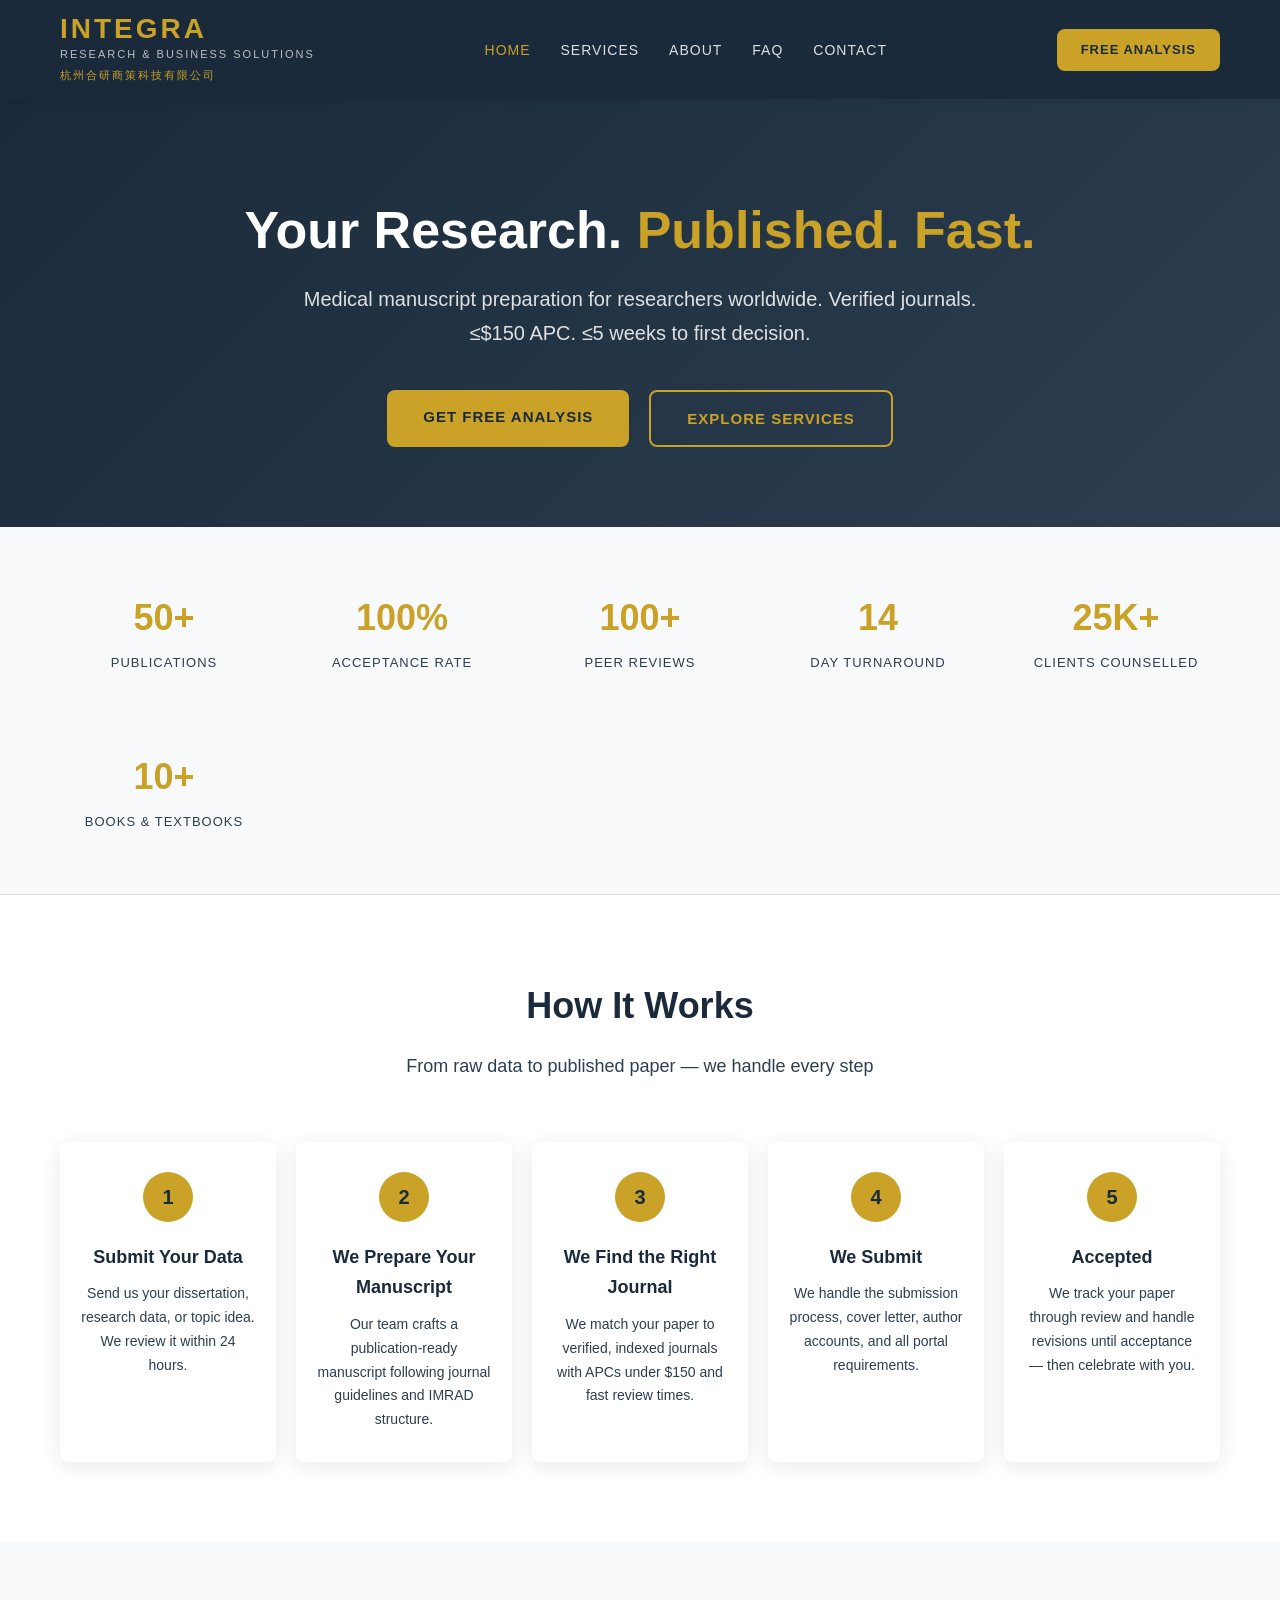
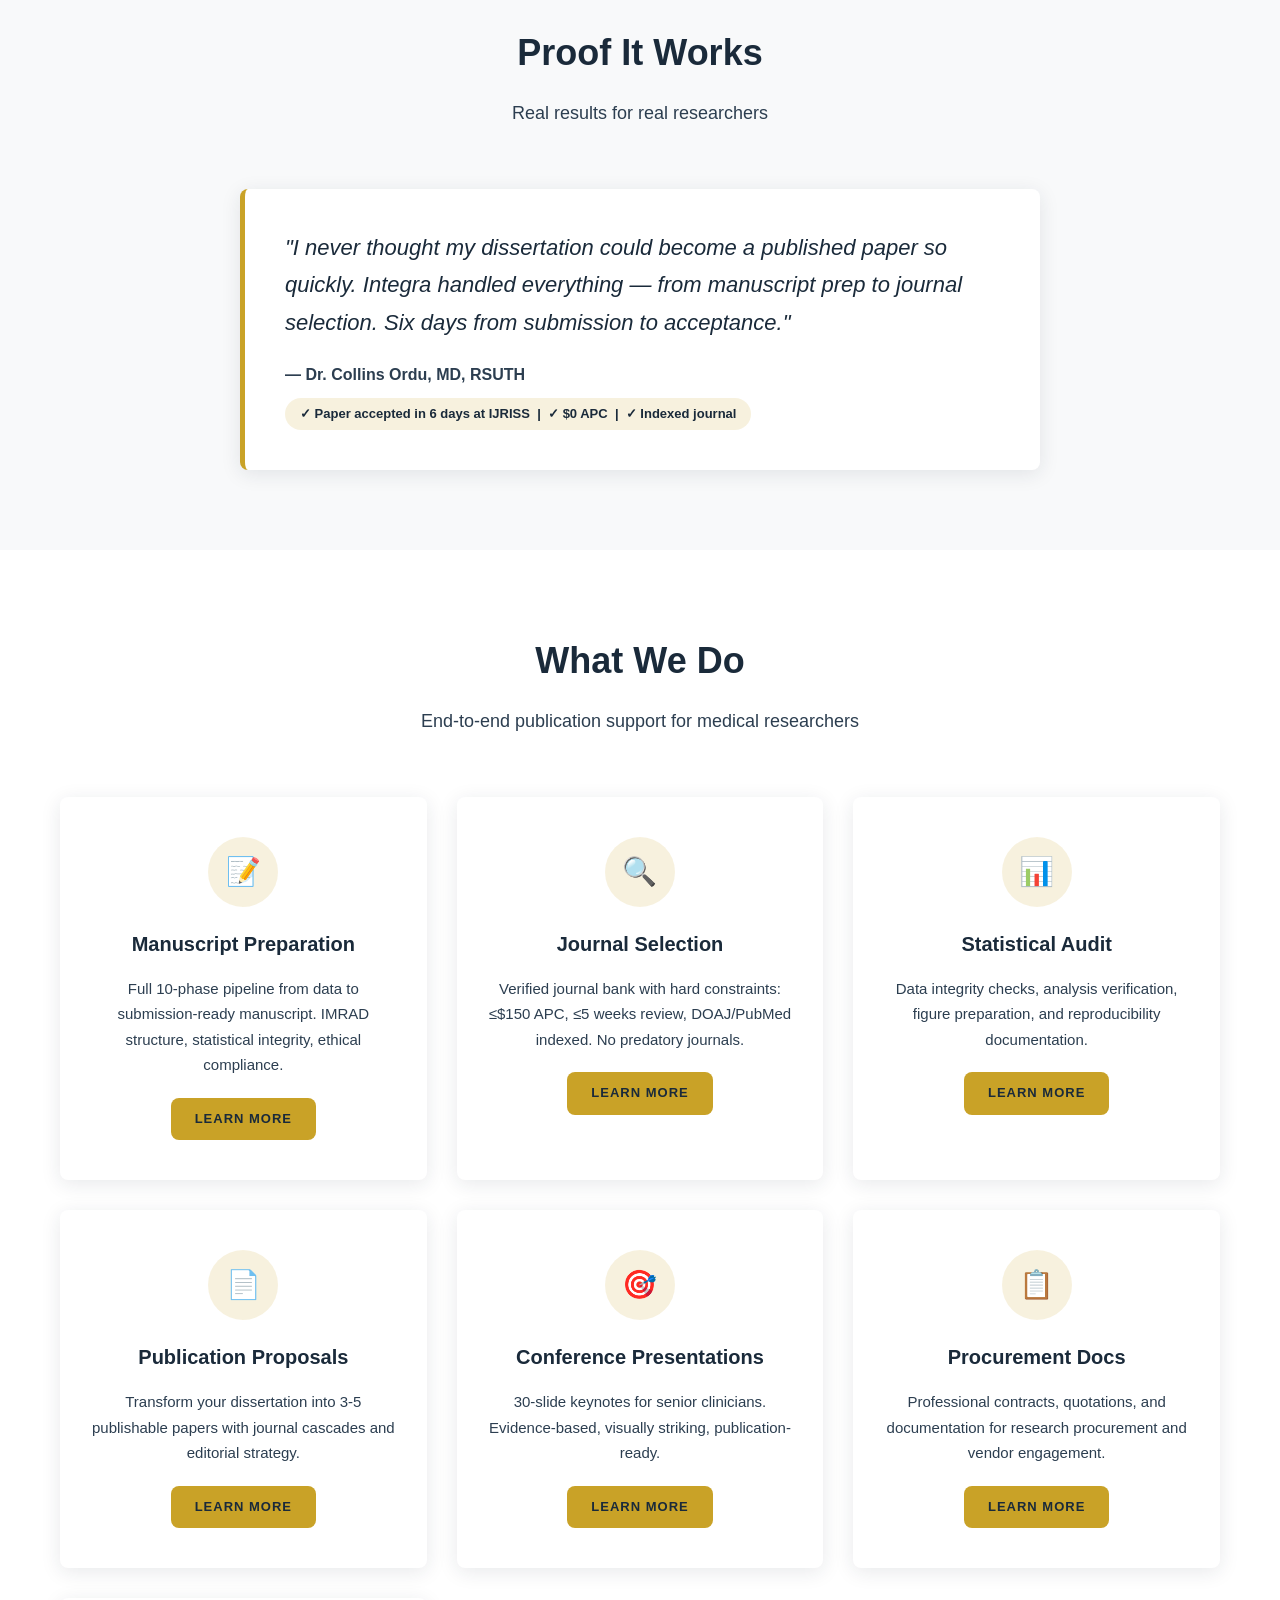
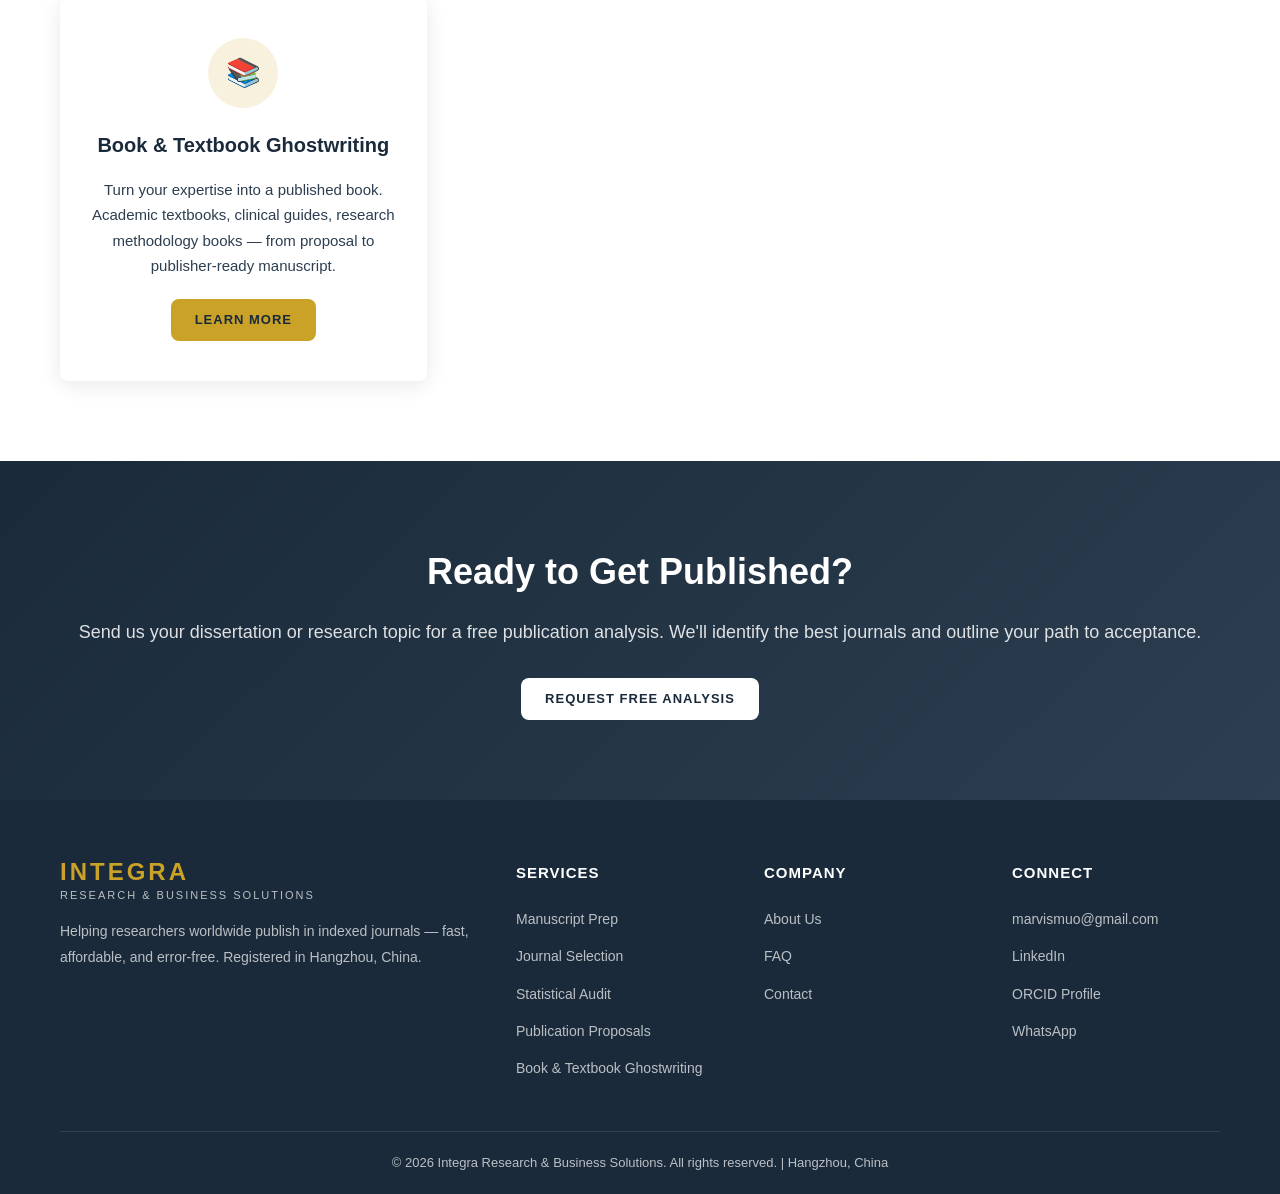
==== index.html @ ac19a9a8 "Fix mobile menu, contact form, add Nigerian address, LinkedIn company link" ====
<!DOCTYPE html>
<html lang="en">
<head>
    <meta charset="UTF-8">
    <meta name="viewport" content="width=device-width, initial-scale=1.0">
    <meta name="description" content="Integra Research & Business Solutions - Medical manuscript preparation for researchers worldwide. Verified journals, ≤$150 APC, ≤5 weeks to first decision. 100% acceptance rate.">
    <meta name="keywords" content="medical manuscript services, publication support, journal submission help, academic publishing, medical research writing service">
    <title>Integra Research & Business Solutions | Medical Manuscript Preparation</title>
    <link rel="stylesheet" href="style.css">
</head>
<body>

<!-- Header -->
<header>
    <div class="container">
        <a href="index.html" class="logo">
            <span class="logo-main">INTEGRA</span>
            <span class="logo-sub">Research & Business Solutions</span>
            <span class="logo-sub" style="font-size: 11px; color: var(--accent); margin-top: 2px;">杭州合研商策科技有限公司</span>
        </a>
        <nav>
            <ul>
                <li><a href="index.html" class="active">Home</a></li>
                <li><a href="services.html">Services</a></li>
                <li><a href="about.html">About</a></li>
                <li><a href="faq.html">FAQ</a></li>
                <li><a href="contact.html">Contact</a></li>
            </ul>
        </nav>
        <a href="contact.html" class="cta-btn">Free Analysis</a>
        <div class="mobile-menu">☰</div>
    </div>
</header>

<!-- Hero -->
<section class="hero">
    <div class="container">
        <h1>Your Research. <span>Published. Fast.</span></h1>
        <p class="hero-sub">Medical manuscript preparation for researchers worldwide. Verified journals. ≤$150 APC. ≤5 weeks to first decision.</p>
        <div class="hero-cta">
            <a href="contact.html" class="cta-btn">Get Free Analysis</a>
            <a href="services.html" class="cta-btn cta-btn-outline">Explore Services</a>
        </div>
    </div>
</section>

<!-- Trust Bar -->
<section class="trust-bar">
    <div class="container">
        <div class="trust-grid">
            <div class="trust-item">
                <span class="number">50+</span>
                <span class="label">Publications</span>
            </div>
            <div class="trust-item">
                <span class="number">100%</span>
                <span class="label">Acceptance Rate</span>
            </div>
            <div class="trust-item">
                <span class="number">100+</span>
                <span class="label">Peer Reviews</span>
            </div>
            <div class="trust-item">
                <span class="number">14</span>
                <span class="label">Day Turnaround</span>
            </div>
            <div class="trust-item">
                <span class="number">25K+</span>
                <span class="label">Clients counselled</span>
            </div>
            <div class="trust-item">
                <span class="number">10+</span>
                <span class="label">Books & Textbooks</span>
            </div>
        </div>
    </div>
</section>

<!-- How It Works -->
<section class="section">
    <div class="container">
        <div class="section-title">
            <h2>How It Works</h2>
            <p>From raw data to published paper — we handle every step</p>
        </div>
        <div class="steps">
            <div class="step">
                <div class="step-num">1</div>
                <h3>Submit Your Data</h3>
                <p>Send us your dissertation, research data, or topic idea. We review it within 24 hours.</p>
            </div>
            <div class="step">
                <div class="step-num">2</div>
                <h3>We Prepare Your Manuscript</h3>
                <p>Our team crafts a publication-ready manuscript following journal guidelines and IMRAD structure.</p>
            </div>
            <div class="step">
                <div class="step-num">3</div>
                <h3>We Find the Right Journal</h3>
                <p>We match your paper to verified, indexed journals with APCs under $150 and fast review times.</p>
            </div>
            <div class="step">
                <div class="step-num">4</div>
                <h3>We Submit</h3>
                <p>We handle the submission process, cover letter, author accounts, and all portal requirements.</p>
            </div>
            <div class="step">
                <div class="step-num">5</div>
                <h3>Accepted</h3>
                <p>We track your paper through review and handle revisions until acceptance — then celebrate with you.</p>
            </div>
        </div>
    </div>
</section>

<!-- Proof Section -->
<section class="section section-alt">
    <div class="container">
        <div class="section-title">
            <h2>Proof It Works</h2>
            <p>Real results for real researchers</p>
        </div>
        <div class="proof-box">
            <p class="proof-quote">"I never thought my dissertation could become a published paper so quickly. Integra handled everything — from manuscript prep to journal selection. Six days from submission to acceptance."</p>
            <p class="proof-author">— Dr. Collins Ordu, MD, RSUTH</p>
            <span class="proof-result">✓ Paper accepted in 6 days at IJRISS &nbsp;|&nbsp; ✓ $0 APC &nbsp;|&nbsp; ✓ Indexed journal</span>
        </div>
    </div>
</section>

<!-- Services Preview -->
<section class="section">
    <div class="container">
        <div class="section-title">
            <h2>What We Do</h2>
            <p>End-to-end publication support for medical researchers</p>
        </div>
        <div class="services-grid">
            <div class="service-card">
                <div class="service-icon">📝</div>
                <h3>Manuscript Preparation</h3>
                <p>Full 10-phase pipeline from data to submission-ready manuscript. IMRAD structure, statistical integrity, ethical compliance.</p>
                <a href="services.html#manuscript" class="cta-btn">Learn More</a>
            </div>
            <div class="service-card">
                <div class="service-icon">🔍</div>
                <h3>Journal Selection</h3>
                <p>Verified journal bank with hard constraints: ≤$150 APC, ≤5 weeks review, DOAJ/PubMed indexed. No predatory journals.</p>
                <a href="services.html#journal" class="cta-btn">Learn More</a>
            </div>
            <div class="service-card">
                <div class="service-icon">📊</div>
                <h3>Statistical Audit</h3>
                <p>Data integrity checks, analysis verification, figure preparation, and reproducibility documentation.</p>
                <a href="services.html#stats" class="cta-btn">Learn More</a>
            </div>
            <div class="service-card">
                <div class="service-icon">📄</div>
                <h3>Publication Proposals</h3>
                <p>Transform your dissertation into 3-5 publishable papers with journal cascades and editorial strategy.</p>
                <a href="services.html#proposal" class="cta-btn">Learn More</a>
            </div>
            <div class="service-card">
                <div class="service-icon">🎯</div>
                <h3>Conference Presentations</h3>
                <p>30-slide keynotes for senior clinicians. Evidence-based, visually striking, publication-ready.</p>
                <a href="services.html#conference" class="cta-btn">Learn More</a>
            </div>
            <div class="service-card">
                <div class="service-icon">📋</div>
                <h3>Procurement Docs</h3>
                <p>Professional contracts, quotations, and documentation for research procurement and vendor engagement.</p>
                <a href="services.html#procurement" class="cta-btn">Learn More</a>
            </div>
            <div class="service-card">
                <div class="service-icon">📚</div>
                <h3>Book & Textbook Ghostwriting</h3>
                <p>Turn your expertise into a published book. Academic textbooks, clinical guides, research methodology books — from proposal to publisher-ready manuscript.</p>
                <a href="services.html#books" class="cta-btn">Learn More</a>
            </div>
        </div>
    </div>
</section>

<!-- CTA Section -->
<section class="cta-section">
    <div class="container">
        <h2>Ready to Get Published?</h2>
        <p>Send us your dissertation or research topic for a free publication analysis. We'll identify the best journals and outline your path to acceptance.</p>
        <a href="contact.html" class="cta-btn" style="background: var(--white); color: var(--primary);">Request Free Analysis</a>
    </div>
</section>

<!-- Footer -->
<footer>
    <div class="container">
        <div class="footer-grid">
            <div class="footer-brand">
                <div class="logo">
                    <span class="logo-main">INTEGRA</span>
                    <span class="logo-sub">Research & Business Solutions</span>
                </div>
                <p>Helping researchers worldwide publish in indexed journals — fast, affordable, and error-free. Registered in Hangzhou, China.</p>
            </div>
            <div class="footer-links">
                <h4>Services</h4>
                <ul>
                    <li><a href="services.html#manuscript">Manuscript Prep</a></li>
                    <li><a href="services.html#journal">Journal Selection</a></li>
                    <li><a href="services.html#stats">Statistical Audit</a></li>
                    <li><a href="services.html#proposal">Publication Proposals</a></li>
                    <li><a href="services.html#books">Book & Textbook Ghostwriting</a></li>
                </ul>
            </div>
            <div class="footer-links">
                <h4>Company</h4>
                <ul>
                    <li><a href="about.html">About Us</a></li>
                    <li><a href="faq.html">FAQ</a></li>
                    <li><a href="contact.html">Contact</a></li>
                </ul>
            </div>
            <div class="footer-links">
                <h4>Connect</h4>
                <ul>
                    <li><a href="mailto:marvismuo@gmail.com">marvismuo@gmail.com</a></li>
                    <li><a href="https://www.linkedin.com/in/marvismuo/" target="_blank">LinkedIn</a></li>
                    <li><a href="https://orcid.org/0000-0003-0295-0504" target="_blank">ORCID Profile</a></li>
                    <li><a href="contact.html">WhatsApp</a></li>
                </ul>
            </div>
        </div>
        <div class="footer-bottom">
            <p>© 2026 Integra Research & Business Solutions. All rights reserved. | Hangzhou, China</p>
        </div>
    </div>
</footer>

</body>
</html>
---- style.css ----
/* ========================================
   Integra Research & Business Solutions
   Main Stylesheet
   Primary: #1a2a3a (Deep Navy)
   Accent: #c9a227 (Gold)
   Secondary: #2c3e50 (Dark Slate)
   Body: #333333 (Dark Charcoal)
   Background: #ffffff
   ======================================== */

:root {
    --primary: #1a2a3a;
    --accent: #c9a227;
    --secondary: #2c3e50;
    --body: #333333;
    --light: #f8f9fa;
    --white: #ffffff;
    --border: #e0e0e0;
    --transition: 0.3s ease;
    --shadow: 0 4px 20px rgba(26, 42, 58, 0.1);
    --radius: 8px;
}

* { margin: 0; padding: 0; box-sizing: border-box; }

body {
    font-family: 'Segoe UI', Tahoma, Geneva, Verdana, sans-serif;
    color: var(--body);
    line-height: 1.7;
    background: var(--white);
}

a { text-decoration: none; color: inherit; transition: var(--transition); }
img { max-width: 100%; height: auto; }

.container {
    max-width: 1200px;
    margin: 0 auto;
    padding: 0 20px;
}

/* ===== Header ===== */
header {
    background: var(--primary);
    position: sticky;
    top: 0;
    z-index: 1000;
    box-shadow: 0 2px 10px rgba(0,0,0,0.1);
}

header .container {
    display: flex;
    align-items: center;
    justify-content: space-between;
    padding: 15px 20px;
}

.logo {
    display: flex;
    flex-direction: column;
}

.logo-main {
    font-size: 28px;
    font-weight: 700;
    color: var(--accent);
    letter-spacing: 3px;
    line-height: 1;
}

.logo-sub {
    font-size: 11px;
    color: rgba(255,255,255,0.7);
    letter-spacing: 2px;
    text-transform: uppercase;
    margin-top: 2px;
}

nav ul {
    display: flex;
    list-style: none;
    gap: 30px;
}

nav a {
    color: rgba(255,255,255,0.85);
    font-weight: 500;
    font-size: 14px;
    text-transform: uppercase;
    letter-spacing: 1px;
}

nav a:hover, nav a.active {
    color: var(--accent);
}

.cta-btn {
    background: var(--accent);
    color: var(--primary);
    padding: 10px 24px;
    border-radius: var(--radius);
    font-weight: 600;
    font-size: 13px;
    text-transform: uppercase;
    letter-spacing: 1px;
    display: inline-block;
}

.cta-btn:hover {
    background: #b8941f;
    transform: translateY(-2px);
    box-shadow: 0 4px 15px rgba(201,162,39,0.3);
}

.cta-btn-outline {
    background: transparent;
    border: 2px solid var(--accent);
    color: var(--accent);
}

.cta-btn-outline:hover {
    background: var(--accent);
    color: var(--primary);
}

.mobile-menu { display: none; }

/* ===== Hero ===== */
.hero {
    background: linear-gradient(135deg, var(--primary) 0%, var(--secondary) 100%);
    color: var(--white);
    padding: 100px 0 80px;
    text-align: center;
}

.hero h1 {
    font-size: 52px;
    font-weight: 700;
    margin-bottom: 20px;
    line-height: 1.2;
}

.hero h1 span { color: var(--accent); }

.hero-sub {
    font-size: 20px;
    color: rgba(255,255,255,0.85);
    max-width: 700px;
    margin: 0 auto 40px;
}

.hero-cta {
    display: flex;
    gap: 20px;
    justify-content: center;
    flex-wrap: wrap;
}

.hero-cta .cta-btn {
    padding: 14px 36px;
    font-size: 15px;
}

/* ===== Trust Bar ===== */
.trust-bar {
    background: var(--light);
    padding: 40px 0;
    border-bottom: 1px solid var(--border);
}

.trust-grid {
    display: grid;
    grid-template-columns: repeat(5, 1fr);
    gap: 30px;
    text-align: center;
}

.trust-item {
    padding: 20px;
}

.trust-item .number {
    font-size: 36px;
    font-weight: 700;
    color: var(--accent);
    display: block;
}

.trust-item .label {
    font-size: 13px;
    color: var(--secondary);
    text-transform: uppercase;
    letter-spacing: 1px;
    margin-top: 5px;
}

/* ===== Section通用 ===== */
.section {
    padding: 80px 0;
}

.section-alt { background: var(--light); }

.section-title {
    text-align: center;
    margin-bottom: 60px;
}

.section-title h2 {
    font-size: 36px;
    color: var(--primary);
    margin-bottom: 15px;
}

.section-title p {
    color: var(--secondary);
    font-size: 18px;
    max-width: 600px;
    margin: 0 auto;
}

/* ===== How It Works ===== */
.steps {
    display: grid;
    grid-template-columns: repeat(5, 1fr);
    gap: 20px;
    text-align: center;
}

.step {
    padding: 30px 20px;
    background: var(--white);
    border-radius: var(--radius);
    box-shadow: var(--shadow);
    position: relative;
}

.step-num {
    width: 50px;
    height: 50px;
    background: var(--accent);
    color: var(--primary);
    border-radius: 50%;
    display: flex;
    align-items: center;
    justify-content: center;
    font-weight: 700;
    font-size: 20px;
    margin: 0 auto 20px;
}

.step h3 {
    font-size: 18px;
    color: var(--primary);
    margin-bottom: 10px;
}

.step p {
    font-size: 14px;
    color: var(--secondary);
}

/* ===== Proof Section ===== */
.proof-box {
    background: var(--white);
    border-left: 5px solid var(--accent);
    padding: 40px;
    border-radius: var(--radius);
    box-shadow: var(--shadow);
    max-width: 800px;
    margin: 0 auto;
}

.proof-quote {
    font-size: 22px;
    font-style: italic;
    color: var(--primary);
    margin-bottom: 20px;
}

.proof-author {
    font-weight: 600;
    color: var(--secondary);
}

.proof-result {
    display: inline-block;
    background: rgba(201,162,39,0.15);
    color: var(--primary);
    padding: 5px 15px;
    border-radius: 20px;
    font-size: 13px;
    font-weight: 600;
    margin-top: 10px;
}

/* ===== Services Grid ===== */
.services-grid {
    display: grid;
    grid-template-columns: repeat(3, 1fr);
    gap: 30px;
}

.service-card {
    background: var(--white);
    padding: 40px 30px;
    border-radius: var(--radius);
    box-shadow: var(--shadow);
    text-align: center;
    transition: var(--transition);
}

.service-card:hover {
    transform: translateY(-5px);
    box-shadow: 0 8px 30px rgba(26,42,58,0.15);
}

.service-icon {
    width: 70px;
    height: 70px;
    background: rgba(201,162,39,0.15);
    border-radius: 50%;
    display: flex;
    align-items: center;
    justify-content: center;
    margin: 0 auto 20px;
    font-size: 28px;
}

.service-card h3 {
    font-size: 20px;
    color: var(--primary);
    margin-bottom: 15px;
}

.service-card p {
    font-size: 15px;
    color: var(--secondary);
    margin-bottom: 20px;
}

/* ===== About Page ===== */
.about-hero {
    background: linear-gradient(135deg, var(--primary) 0%, var(--secondary) 100%);
    color: var(--white);
    padding: 80px 0;
    text-align: center;
}

.about-hero h1 { font-size: 42px; margin-bottom: 15px; }
.about-hero p { font-size: 18px; opacity: 0.85; }

.about-content {
    display: grid;
    grid-template-columns: 1fr 2fr;
    gap: 60px;
    align-items: start;
}

.about-photo {
    background: var(--light);
    border-radius: var(--radius);
    padding: 40px;
    text-align: center;
}

.about-photo .initials {
    width: 150px;
    height: 150px;
    background: var(--accent);
    color: var(--primary);
    border-radius: 50%;
    display: flex;
    align-items: center;
    justify-content: center;
    font-size: 60px;
    font-weight: 700;
    margin: 0 auto 20px;
}

.about-text h2 {
    font-size: 32px;
    color: var(--primary);
    margin-bottom: 20px;
}

.about-text h3 {
    font-size: 22px;
    color: var(--secondary);
    margin: 30px 0 15px;
}

.about-text p {
    margin-bottom: 15px;
    font-size: 16px;
}

.metrics-grid {
    display: grid;
    grid-template-columns: repeat(3, 1fr);
    gap: 20px;
    margin-top: 30px;
}

.metric {
    background: var(--light);
    padding: 25px;
    border-radius: var(--radius);
    text-align: center;
}

.metric-value {
    font-size: 28px;
    font-weight: 700;
    color: var(--accent);
}

.metric-label {
    font-size: 13px;
    color: var(--secondary);
    margin-top: 5px;
}

/* ===== Contact Page ===== */
.contact-grid {
    display: grid;
    grid-template-columns: 1fr 1fr;
    gap: 60px;
}

.contact-form {
    background: var(--white);
    padding: 40px;
    border-radius: var(--radius);
    box-shadow: var(--shadow);
}

.form-group {
    margin-bottom: 20px;
}

.form-group label {
    display: block;
    margin-bottom: 8px;
    font-weight: 600;
    color: var(--primary);
    font-size: 14px;
}

.form-group input,
.form-group textarea,
.form-group select {
    width: 100%;
    padding: 12px 15px;
    border: 1px solid var(--border);
    border-radius: var(--radius);
    font-size: 15px;
    font-family: inherit;
    transition: var(--transition);
}

.form-group input:focus,
.form-group textarea:focus,
.form-group select:focus {
    outline: none;
    border-color: var(--accent);
    box-shadow: 0 0 0 3px rgba(201,162,39,0.1);
}

.form-group textarea { min-height: 120px; resize: vertical; }

.contact-info h3 {
    font-size: 24px;
    color: var(--primary);
    margin-bottom: 20px;
}

.contact-item {
    display: flex;
    align-items: flex-start;
    gap: 15px;
    margin-bottom: 25px;
}

.contact-item .icon {
    width: 50px;
    height: 50px;
    background: rgba(201,162,39,0.15);
    border-radius: 50%;
    display: flex;
    align-items: center;
    justify-content: center;
    font-size: 20px;
    flex-shrink: 0;
}

.contact-item h4 {
    font-size: 16px;
    color: var(--primary);
    margin-bottom: 5px;
}

.contact-item p {
    font-size: 15px;
    color: var(--secondary);
}

.whatsapp-btn {
    background: #25D366;
    color: var(--white);
    padding: 14px 28px;
    border-radius: var(--radius);
    font-weight: 600;
    display: inline-flex;
    align-items: center;
    gap: 10px;
    margin-top: 10px;
}

.whatsapp-btn:hover {
    background: #1ebe57;
}

/* ===== FAQ ===== */
.faq-list {
    max-width: 800px;
    margin: 0 auto;
}

.faq-item {
    background: var(--white);
    border-radius: var(--radius);
    box-shadow: var(--shadow);
    margin-bottom: 15px;
    overflow: hidden;
}

.faq-question {
    padding: 20px 25px;
    font-weight: 600;
    color: var(--primary);
    cursor: pointer;
    display: flex;
    justify-content: space-between;
    align-items: center;
    font-size: 17px;
}

.faq-answer {
    padding: 0 25px 20px;
    color: var(--secondary);
    line-height: 1.8;
}

/* ===== CTA Section ===== */
.cta-section {
    background: linear-gradient(135deg, var(--primary) 0%, var(--secondary) 100%);
    color: var(--white);
    padding: 80px 0;
    text-align: center;
}

.cta-section h2 {
    font-size: 36px;
    margin-bottom: 15px;
}

.cta-section p {
    font-size: 18px;
    opacity: 0.85;
    margin-bottom: 30px;
}

/* ===== Footer ===== */
footer {
    background: var(--primary);
    color: rgba(255,255,255,0.7);
    padding: 60px 0 20px;
}

.footer-grid {
    display: grid;
    grid-template-columns: 2fr 1fr 1fr 1fr;
    gap: 40px;
    margin-bottom: 40px;
}

.footer-brand .logo-main {
    font-size: 24px;
}

.footer-brand p {
    margin-top: 15px;
    font-size: 14px;
    line-height: 1.8;
}

.footer-links h4 {
    color: var(--white);
    font-size: 15px;
    text-transform: uppercase;
    letter-spacing: 1px;
    margin-bottom: 20px;
}

.footer-links ul {
    list-style: none;
}

.footer-links li {
    margin-bottom: 10px;
}

.footer-links a {
    font-size: 14px;
}

.footer-links a:hover {
    color: var(--accent);
}

.footer-bottom {
    border-top: 1px solid rgba(255,255,255,0.1);
    padding-top: 20px;
    text-align: center;
    font-size: 13px;
}

/* ===== Page Header (internal pages) ===== */
.page-header {
    background: linear-gradient(135deg, var(--primary) 0%, var(--secondary) 100%);
    color: var(--white);
    padding: 80px 0 60px;
    text-align: center;
}

.page-header h1 {
    font-size: 42px;
    margin-bottom: 10px;
}

.page-header p {
    font-size: 18px;
    opacity: 0.85;
}

/* ===== Responsive ===== */
@media (max-width: 1024px) {
    .trust-grid { grid-template-columns: repeat(3, 1fr); }
    .steps { grid-template-columns: repeat(3, 1fr); }
    .services-grid { grid-template-columns: repeat(2, 1fr); }
    .about-content { grid-template-columns: 1fr; }
    .contact-grid { grid-template-columns: 1fr; }
    .footer-grid { grid-template-columns: 1fr 1fr; }
}

@media (max-width: 768px) {
    .hero h1 { font-size: 32px; }
    .hero-sub { font-size: 16px; }
    .trust-grid { grid-template-columns: repeat(2, 1fr); }
    .steps { grid-template-columns: 1fr; }
    .services-grid { grid-template-columns: 1fr; }
    .metrics-grid { grid-template-columns: repeat(2, 1fr); }
    nav { display: none; }
    .mobile-menu { display: block; color: var(--white); font-size: 24px; cursor: pointer; padding: 10px; }
    .footer-grid { grid-template-columns: 1fr; }
    .page-header h1 { font-size: 28px; }
    header .container { position: relative; }
    nav ul { flex-direction: column; gap: 15px; }
    nav a { display: block; padding: 10px 0; }
}
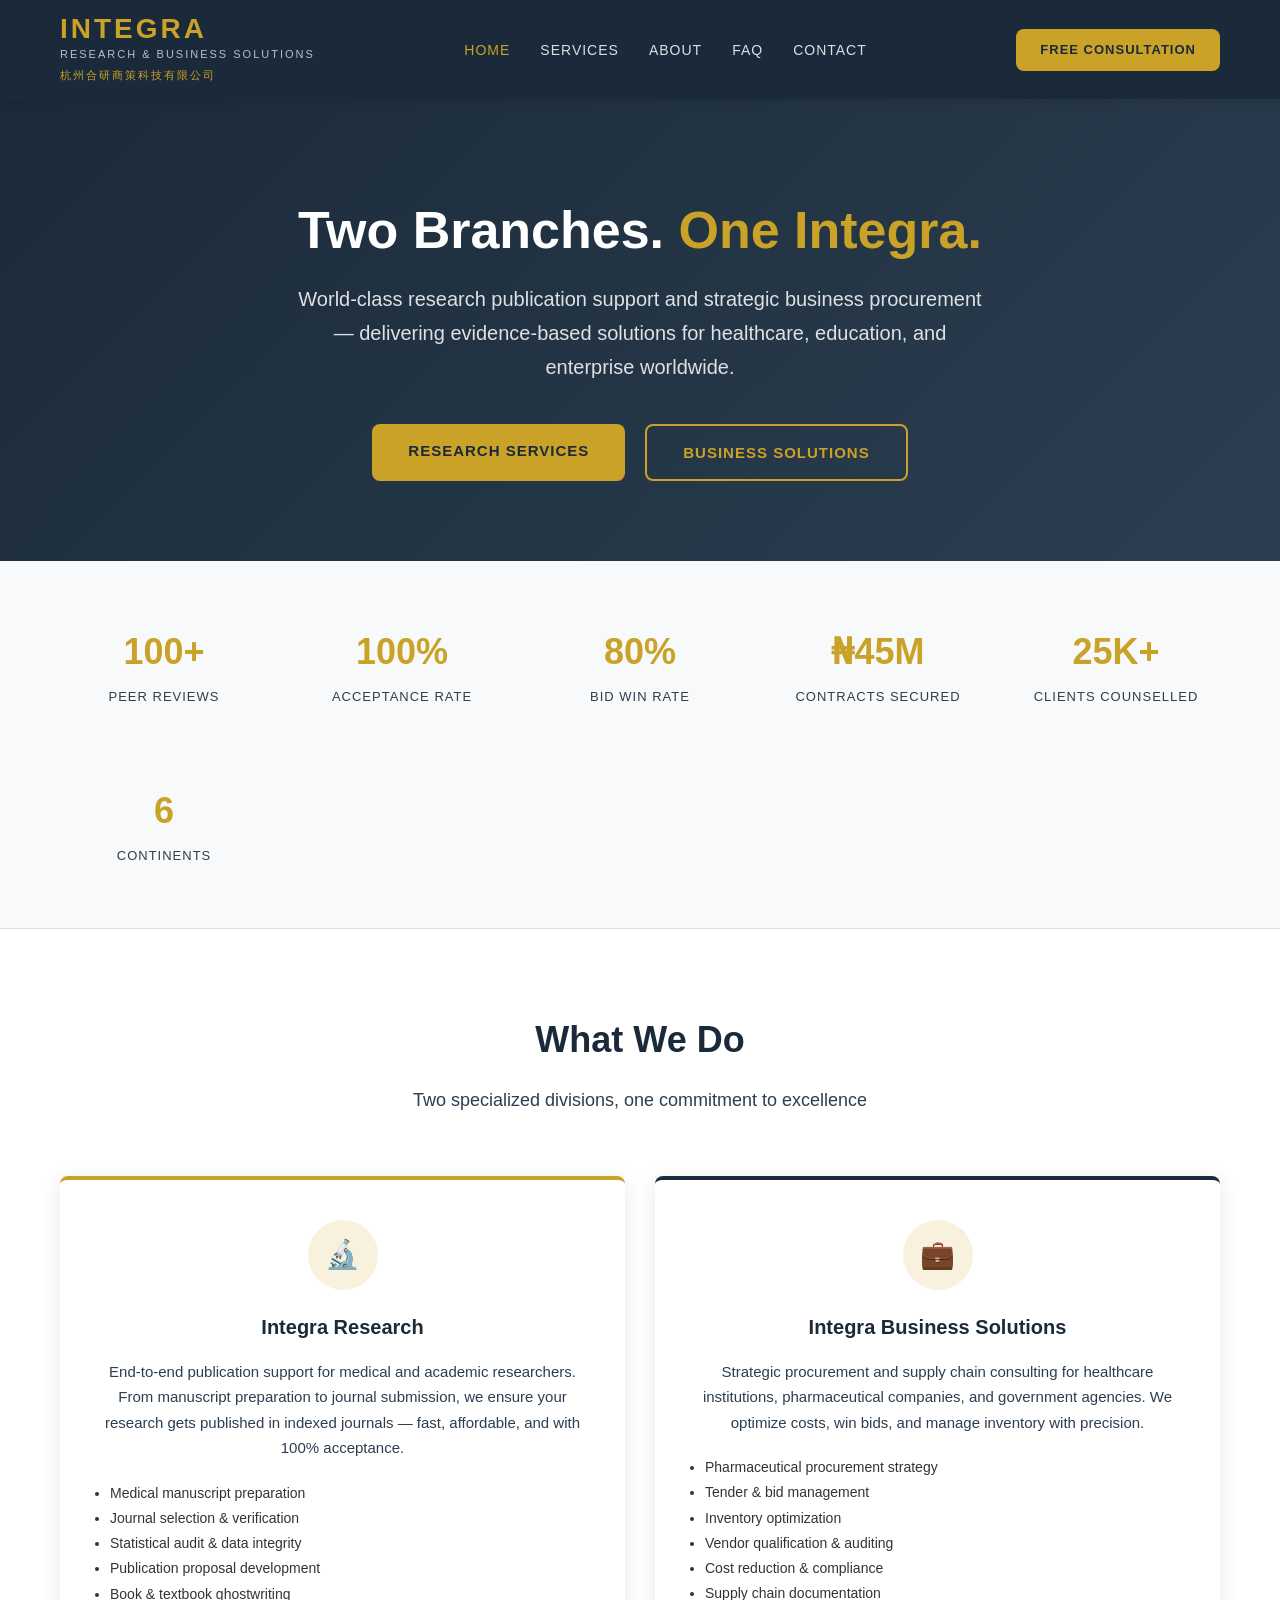
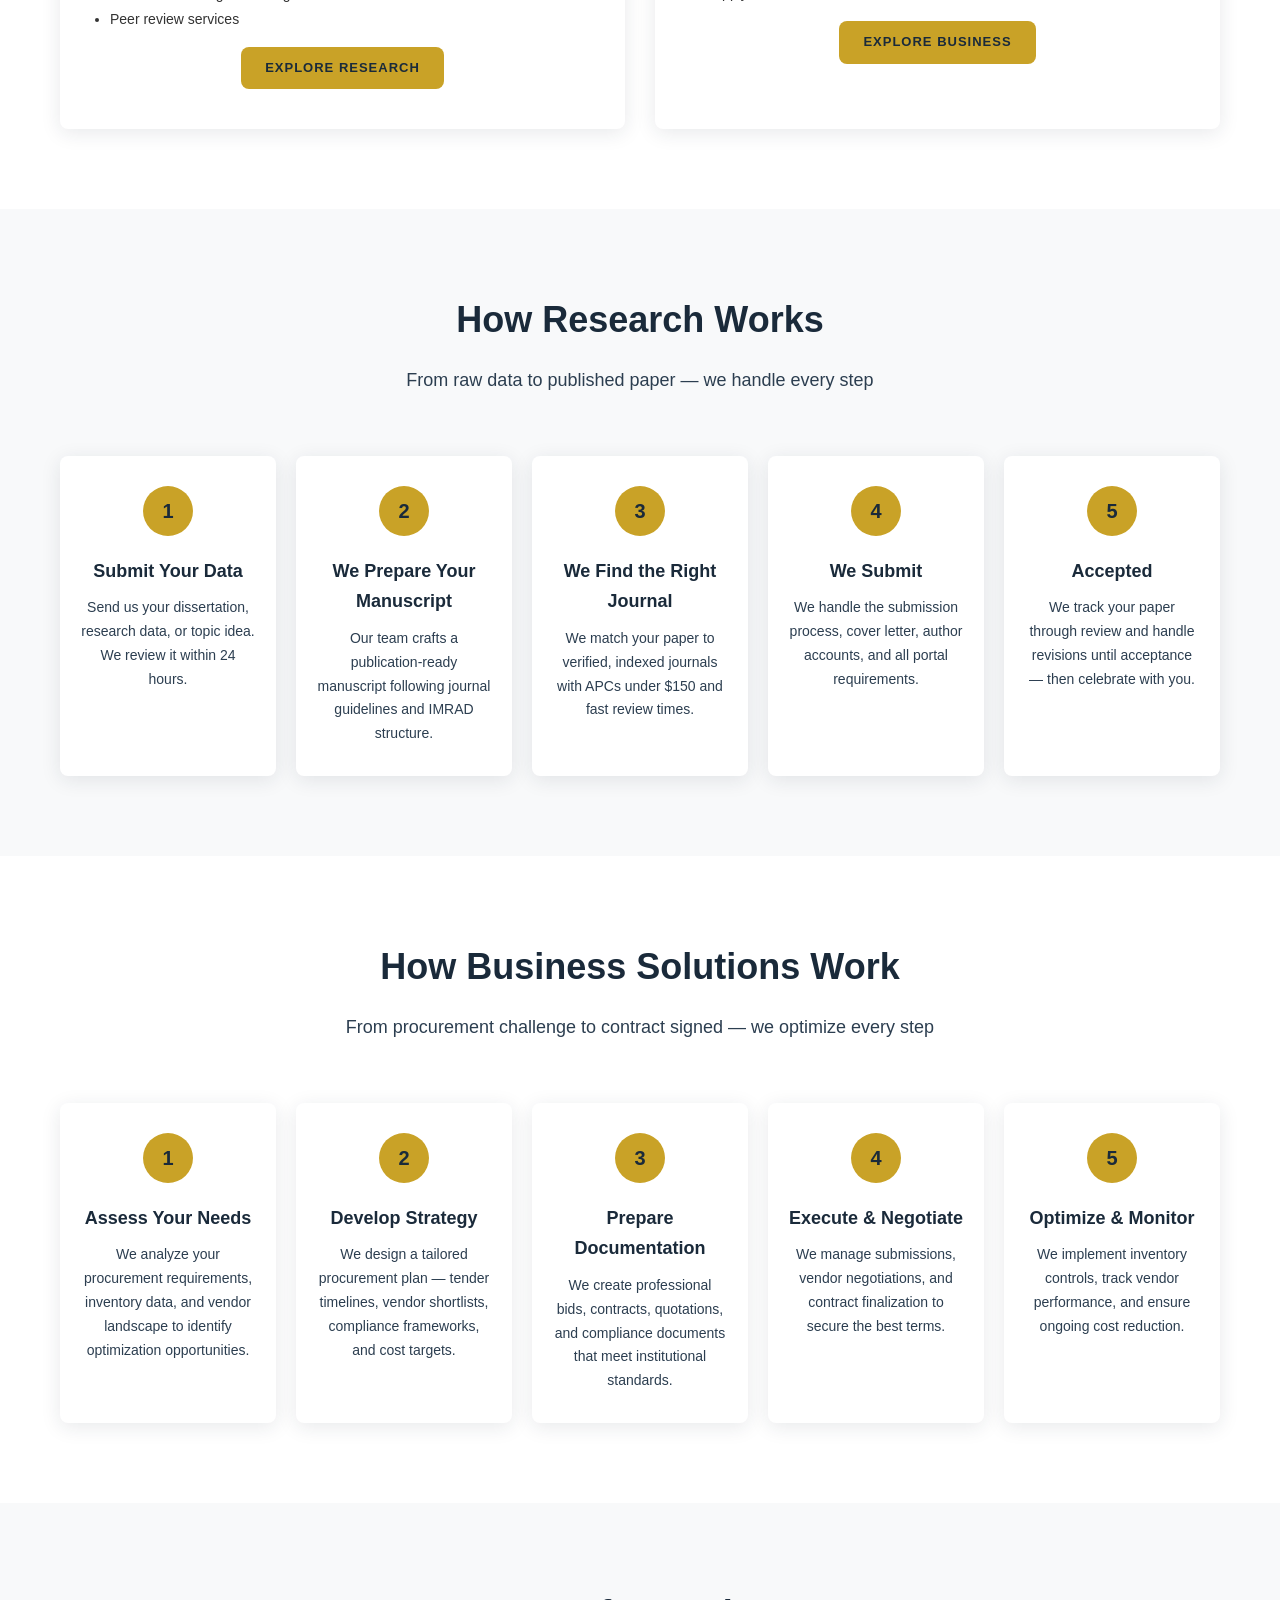
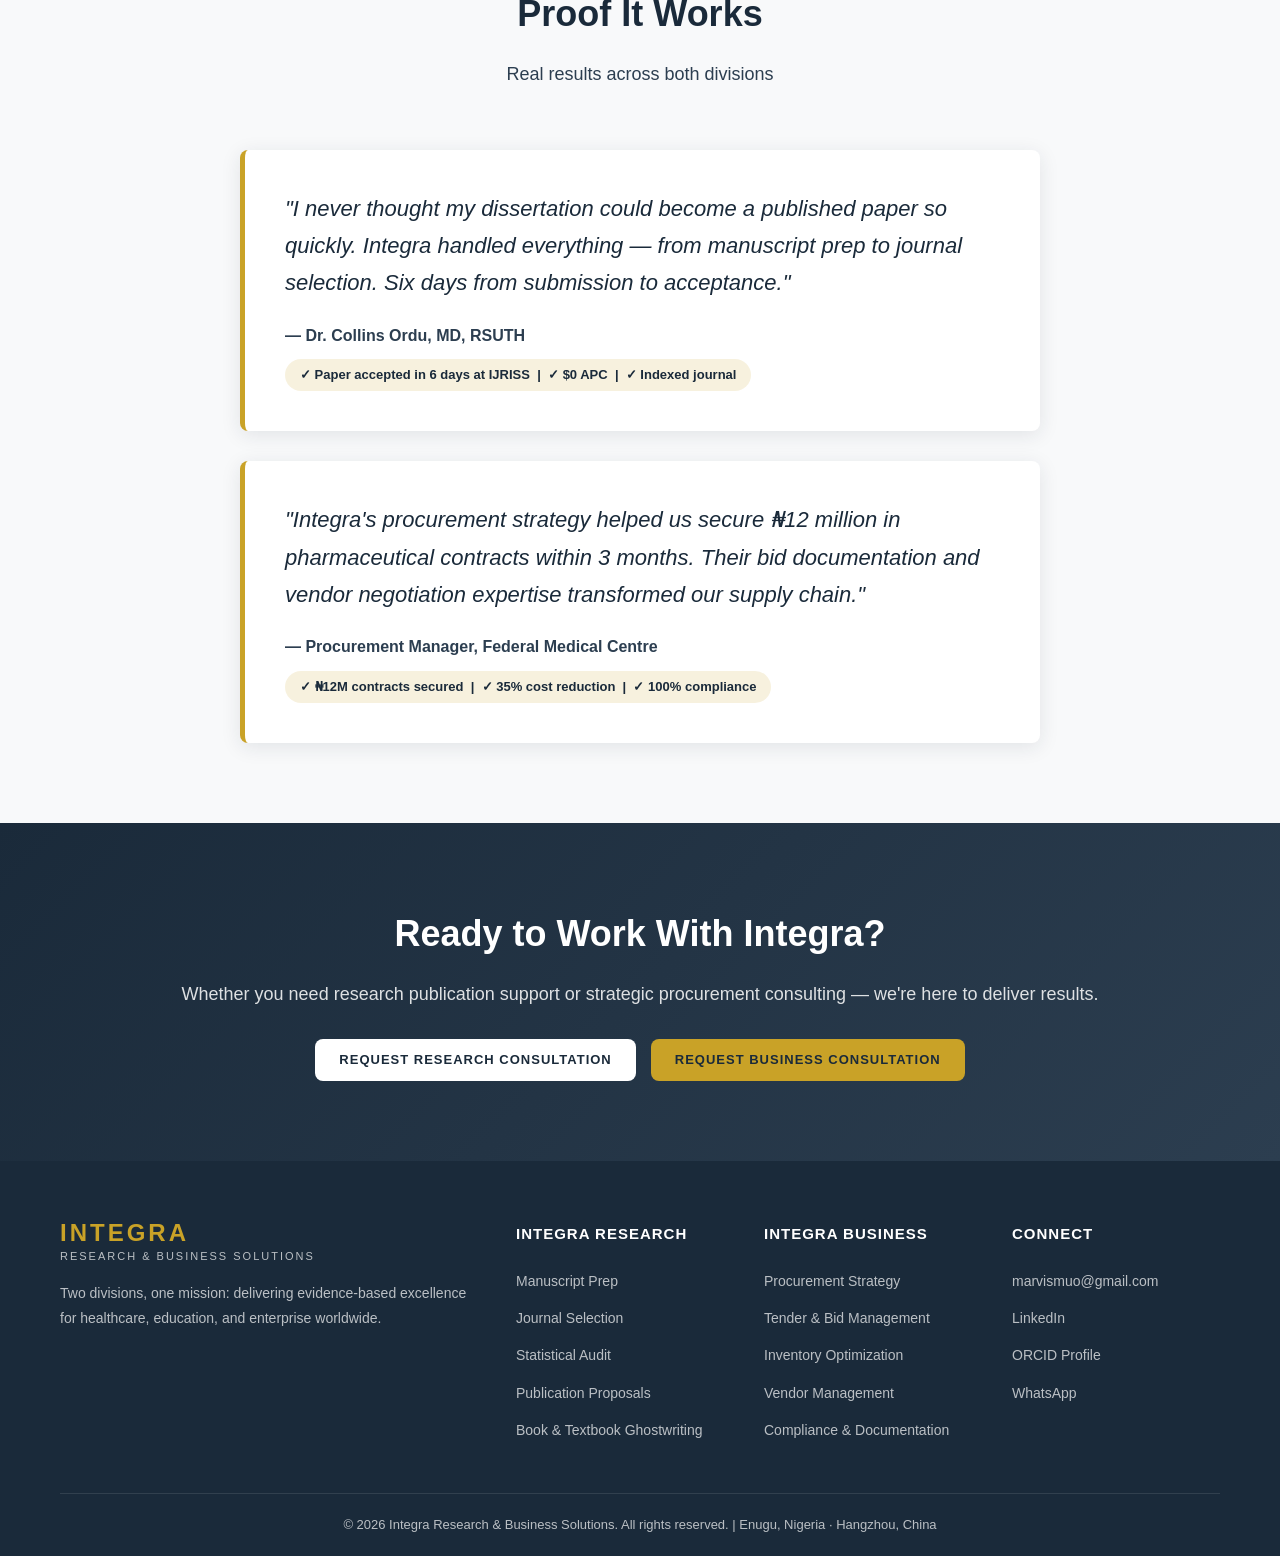
==== commit 577d90a3: "Update homepage with two branches layout: Integra Research + Integra Business Solutions" ====
--- a/index.html
+++ b/index.html
@@ -3,10 +3,11 @@
 <head>
     <meta charset="UTF-8">
     <meta name="viewport" content="width=device-width, initial-scale=1.0">
-    <meta name="description" content="Integra Research & Business Solutions - Medical manuscript preparation for researchers worldwide. Verified journals, ≤$150 APC, ≤5 weeks to first decision. 100% acceptance rate.">
-    <meta name="keywords" content="medical manuscript services, publication support, journal submission help, academic publishing, medical research writing service">
-    <title>Integra Research & Business Solutions | Medical Manuscript Preparation</title>
+    <meta name="description" content="Integra Research & Business Solutions (IRBS) — Two divisions: Integra Research (publication support, manuscript prep, peer review) and Integra Business Solutions (procurement, tender management, inventory optimization). Serving healthcare, education, and enterprise worldwide.">
+    <meta name="keywords" content="medical manuscript services, publication support, procurement consulting, tender management, pharmaceutical supply chain, research consultancy">
+    <title>Integra Research & Business Solutions | Research + Procurement Excellence</title>
     <link rel="stylesheet" href="style.css">
+    <script src="script.js" defer></script>
 </head>
 <body>
 
@@ -27,7 +28,7 @@
                 <li><a href="contact.html">Contact</a></li>
             </ul>
         </nav>
-        <a href="contact.html" class="cta-btn">Free Analysis</a>
+        <a href="contact.html" class="cta-btn">Free Consultation</a>
         <div class="mobile-menu">☰</div>
     </div>
 </header>
@@ -35,11 +36,11 @@
 <!-- Hero -->
 <section class="hero">
     <div class="container">
-        <h1>Your Research. <span>Published. Fast.</span></h1>
-        <p class="hero-sub">Medical manuscript preparation for researchers worldwide. Verified journals. ≤$150 APC. ≤5 weeks to first decision.</p>
+        <h1>Two Branches. <span>One Integra.</span></h1>
+        <p class="hero-sub">World-class research publication support and strategic business procurement — delivering evidence-based solutions for healthcare, education, and enterprise worldwide.</p>
         <div class="hero-cta">
-            <a href="contact.html" class="cta-btn">Get Free Analysis</a>
-            <a href="services.html" class="cta-btn cta-btn-outline">Explore Services</a>
+            <a href="services.html#research" class="cta-btn">Research Services</a>
+            <a href="services.html#business" class="cta-btn cta-btn-outline">Business Solutions</a>
         </div>
     </div>
 </section>
@@ -49,38 +50,78 @@
     <div class="container">
         <div class="trust-grid">
             <div class="trust-item">
-                <span class="number">50+</span>
-                <span class="label">Publications</span>
+                <span class="number">100+</span>
+                <span class="label">Peer Reviews</span>
             </div>
             <div class="trust-item">
                 <span class="number">100%</span>
                 <span class="label">Acceptance Rate</span>
             </div>
             <div class="trust-item">
-                <span class="number">100+</span>
-                <span class="label">Peer Reviews</span>
-            </div>
-            <div class="trust-item">
-                <span class="number">14</span>
-                <span class="label">Day Turnaround</span>
+                <span class="number">80%</span>
+                <span class="label">Bid Win Rate</span>
+            </div>
+            <div class="trust-item">
+                <span class="number">₦45M</span>
+                <span class="label">Contracts Secured</span>
             </div>
             <div class="trust-item">
                 <span class="number">25K+</span>
-                <span class="label">Clients counselled</span>
-            </div>
-            <div class="trust-item">
-                <span class="number">10+</span>
-                <span class="label">Books & Textbooks</span>
-            </div>
-        </div>
-    </div>
-</section>
-
-<!-- How It Works -->
+                <span class="label">Clients Counselled</span>
+            </div>
+            <div class="trust-item">
+                <span class="number">6</span>
+                <span class="label">Continents</span>
+            </div>
+        </div>
+    </div>
+</section>
+
+<!-- Two Branches Overview -->
 <section class="section">
     <div class="container">
         <div class="section-title">
-            <h2>How It Works</h2>
+            <h2>What We Do</h2>
+            <p>Two specialized divisions, one commitment to excellence</p>
+        </div>
+        <div class="services-grid" style="grid-template-columns: repeat(auto-fit, minmax(400px, 1fr));">
+            <div class="service-card" style="border-top: 4px solid var(--accent);">
+                <div class="service-icon">🔬</div>
+                <h3>Integra Research</h3>
+                <p>End-to-end publication support for medical and academic researchers. From manuscript preparation to journal submission, we ensure your research gets published in indexed journals — fast, affordable, and with 100% acceptance.</p>
+                <ul style="text-align: left; margin: 15px 0; padding-left: 20px; line-height: 1.8; font-size: 14px;">
+                    <li>Medical manuscript preparation</li>
+                    <li>Journal selection & verification</li>
+                    <li>Statistical audit & data integrity</li>
+                    <li>Publication proposal development</li>
+                    <li>Book & textbook ghostwriting</li>
+                    <li>Peer review services</li>
+                </ul>
+                <a href="services.html#research" class="cta-btn">Explore Research</a>
+            </div>
+            <div class="service-card" style="border-top: 4px solid var(--primary);">
+                <div class="service-icon">💼</div>
+                <h3>Integra Business Solutions</h3>
+                <p>Strategic procurement and supply chain consulting for healthcare institutions, pharmaceutical companies, and government agencies. We optimize costs, win bids, and manage inventory with precision.</p>
+                <ul style="text-align: left; margin: 15px 0; padding-left: 20px; line-height: 1.8; font-size: 14px;">
+                    <li>Pharmaceutical procurement strategy</li>
+                    <li>Tender & bid management</li>
+                    <li>Inventory optimization</li>
+                    <li>Vendor qualification & auditing</li>
+                    <li>Cost reduction & compliance</li>
+                    <li>Supply chain documentation</li>
+                </ul>
+                <a href="services.html#business" class="cta-btn">Explore Business</a>
+            </div>
+        </div>
+    </div>
+</section>
+
+<!-- How Research Works -->
+<section class="section section-alt">
+    <div class="container">
+        <div class="section-title">
+            <h2>How Research Works</h2>
             <p>From raw data to published paper — we handle every step</p>
         </div>
         <div class="steps">
@@ -113,71 +154,59 @@
     </div>
 </section>
 
+<!-- How Business Works -->
+<section class="section">
+    <div class="container">
+        <div class="section-title">
+            <h2>How Business Solutions Work</h2>
+            <p>From procurement challenge to contract signed — we optimize every step</p>
+        </div>
+        <div class="steps">
+            <div class="step">
+                <div class="step-num">1</div>
+                <h3>Assess Your Needs</h3>
+                <p>We analyze your procurement requirements, inventory data, and vendor landscape to identify optimization opportunities.</p>
+            </div>
+            <div class="step">
+                <div class="step-num">2</div>
+                <h3>Develop Strategy</h3>
+                <p>We design a tailored procurement plan — tender timelines, vendor shortlists, compliance frameworks, and cost targets.</p>
+            </div>
+            <div class="step">
+                <div class="step-num">3</div>
+                <h3>Prepare Documentation</h3>
+                <p>We create professional bids, contracts, quotations, and compliance documents that meet institutional standards.</p>
+            </div>
+            <div class="step">
+                <div class="step-num">4</div>
+                <h3>Execute & Negotiate</h3>
+                <p>We manage submissions, vendor negotiations, and contract finalization to secure the best terms.</p>
+            </div>
+            <div class="step">
+                <div class="step-num">5</div>
+                <h3>Optimize & Monitor</h3>
+                <p>We implement inventory controls, track vendor performance, and ensure ongoing cost reduction.</p>
+            </div>
+        </div>
+    </div>
+</section>
+
 <!-- Proof Section -->
 <section class="section section-alt">
     <div class="container">
         <div class="section-title">
             <h2>Proof It Works</h2>
-            <p>Real results for real researchers</p>
+            <p>Real results across both divisions</p>
         </div>
         <div class="proof-box">
             <p class="proof-quote">"I never thought my dissertation could become a published paper so quickly. Integra handled everything — from manuscript prep to journal selection. Six days from submission to acceptance."</p>
             <p class="proof-author">— Dr. Collins Ordu, MD, RSUTH</p>
             <span class="proof-result">✓ Paper accepted in 6 days at IJRISS &nbsp;|&nbsp; ✓ $0 APC &nbsp;|&nbsp; ✓ Indexed journal</span>
         </div>
-    </div>
-</section>
-
-<!-- Services Preview -->
-<section class="section">
-    <div class="container">
-        <div class="section-title">
-            <h2>What We Do</h2>
-            <p>End-to-end publication support for medical researchers</p>
-        </div>
-        <div class="services-grid">
-            <div class="service-card">
-                <div class="service-icon">📝</div>
-                <h3>Manuscript Preparation</h3>
-                <p>Full 10-phase pipeline from data to submission-ready manuscript. IMRAD structure, statistical integrity, ethical compliance.</p>
-                <a href="services.html#manuscript" class="cta-btn">Learn More</a>
-            </div>
-            <div class="service-card">
-                <div class="service-icon">🔍</div>
-                <h3>Journal Selection</h3>
-                <p>Verified journal bank with hard constraints: ≤$150 APC, ≤5 weeks review, DOAJ/PubMed indexed. No predatory journals.</p>
-                <a href="services.html#journal" class="cta-btn">Learn More</a>
-            </div>
-            <div class="service-card">
-                <div class="service-icon">📊</div>
-                <h3>Statistical Audit</h3>
-                <p>Data integrity checks, analysis verification, figure preparation, and reproducibility documentation.</p>
-                <a href="services.html#stats" class="cta-btn">Learn More</a>
-            </div>
-            <div class="service-card">
-                <div class="service-icon">📄</div>
-                <h3>Publication Proposals</h3>
-                <p>Transform your dissertation into 3-5 publishable papers with journal cascades and editorial strategy.</p>
-                <a href="services.html#proposal" class="cta-btn">Learn More</a>
-            </div>
-            <div class="service-card">
-                <div class="service-icon">🎯</div>
-                <h3>Conference Presentations</h3>
-                <p>30-slide keynotes for senior clinicians. Evidence-based, visually striking, publication-ready.</p>
-                <a href="services.html#conference" class="cta-btn">Learn More</a>
-            </div>
-            <div class="service-card">
-                <div class="service-icon">📋</div>
-                <h3>Procurement Docs</h3>
-                <p>Professional contracts, quotations, and documentation for research procurement and vendor engagement.</p>
-                <a href="services.html#procurement" class="cta-btn">Learn More</a>
-            </div>
-            <div class="service-card">
-                <div class="service-icon">📚</div>
-                <h3>Book & Textbook Ghostwriting</h3>
-                <p>Turn your expertise into a published book. Academic textbooks, clinical guides, research methodology books — from proposal to publisher-ready manuscript.</p>
-                <a href="services.html#books" class="cta-btn">Learn More</a>
-            </div>
+        <div class="proof-box" style="margin-top: 30px;">
+            <p class="proof-quote">"Integra's procurement strategy helped us secure ₦12 million in pharmaceutical contracts within 3 months. Their bid documentation and vendor negotiation expertise transformed our supply chain."</p>
+            <p class="proof-author">— Procurement Manager, Federal Medical Centre</p>
+            <span class="proof-result">✓ ₦12M contracts secured &nbsp;|&nbsp; ✓ 35% cost reduction &nbsp;|&nbsp; ✓ 100% compliance</span>
         </div>
     </div>
 </section>
@@ -185,9 +214,12 @@
 <!-- CTA Section -->
 <section class="cta-section">
     <div class="container">
-        <h2>Ready to Get Published?</h2>
-        <p>Send us your dissertation or research topic for a free publication analysis. We'll identify the best journals and outline your path to acceptance.</p>
-        <a href="contact.html" class="cta-btn" style="background: var(--white); color: var(--primary);">Request Free Analysis</a>
+        <h2>Ready to Work With Integra?</h2>
+        <p>Whether you need research publication support or strategic procurement consulting — we're here to deliver results.</p>
+        <div style="display: flex; gap: 15px; justify-content: center; flex-wrap: wrap; margin-top: 20px;">
+            <a href="contact.html" class="cta-btn" style="background: var(--white); color: var(--primary);">Request Research Consultation</a>
+            <a href="contact.html" class="cta-btn" style="background: var(--accent); color: var(--primary);">Request Business Consultation</a>
+        </div>
     </div>
 </section>
 
@@ -200,10 +232,10 @@
                     <span class="logo-main">INTEGRA</span>
                     <span class="logo-sub">Research & Business Solutions</span>
                 </div>
-                <p>Helping researchers worldwide publish in indexed journals — fast, affordable, and error-free. Registered in Hangzhou, China.</p>
+                <p>Two divisions, one mission: delivering evidence-based excellence for healthcare, education, and enterprise worldwide.</p>
             </div>
             <div class="footer-links">
-                <h4>Services</h4>
+                <h4>Integra Research</h4>
                 <ul>
                     <li><a href="services.html#manuscript">Manuscript Prep</a></li>
                     <li><a href="services.html#journal">Journal Selection</a></li>
@@ -213,25 +245,27 @@
                 </ul>
             </div>
             <div class="footer-links">
-                <h4>Company</h4>
+                <h4>Integra Business</h4>
                 <ul>
-                    <li><a href="about.html">About Us</a></li>
-                    <li><a href="faq.html">FAQ</a></li>
-                    <li><a href="contact.html">Contact</a></li>
+                    <li><a href="services.html#procurement">Procurement Strategy</a></li>
+                    <li><a href="services.html#tender">Tender & Bid Management</a></li>
+                    <li><a href="services.html#inventory">Inventory Optimization</a></li>
+                    <li><a href="services.html#vendor">Vendor Management</a></li>
+                    <li><a href="services.html#compliance">Compliance & Documentation</a></li>
                 </ul>
             </div>
             <div class="footer-links">
                 <h4>Connect</h4>
                 <ul>
                     <li><a href="mailto:marvismuo@gmail.com">marvismuo@gmail.com</a></li>
-                    <li><a href="https://www.linkedin.com/in/marvismuo/" target="_blank">LinkedIn</a></li>
+                    <li><a href="https://www.linkedin.com/company/integra-research-business-solutions/" target="_blank">LinkedIn</a></li>
                     <li><a href="https://orcid.org/0000-0003-0295-0504" target="_blank">ORCID Profile</a></li>
                     <li><a href="contact.html">WhatsApp</a></li>
                 </ul>
             </div>
         </div>
         <div class="footer-bottom">
-            <p>© 2026 Integra Research & Business Solutions. All rights reserved. | Hangzhou, China</p>
+            <p>© 2026 Integra Research & Business Solutions. All rights reserved. | Enugu, Nigeria · Hangzhou, China</p>
         </div>
     </div>
 </footer>
